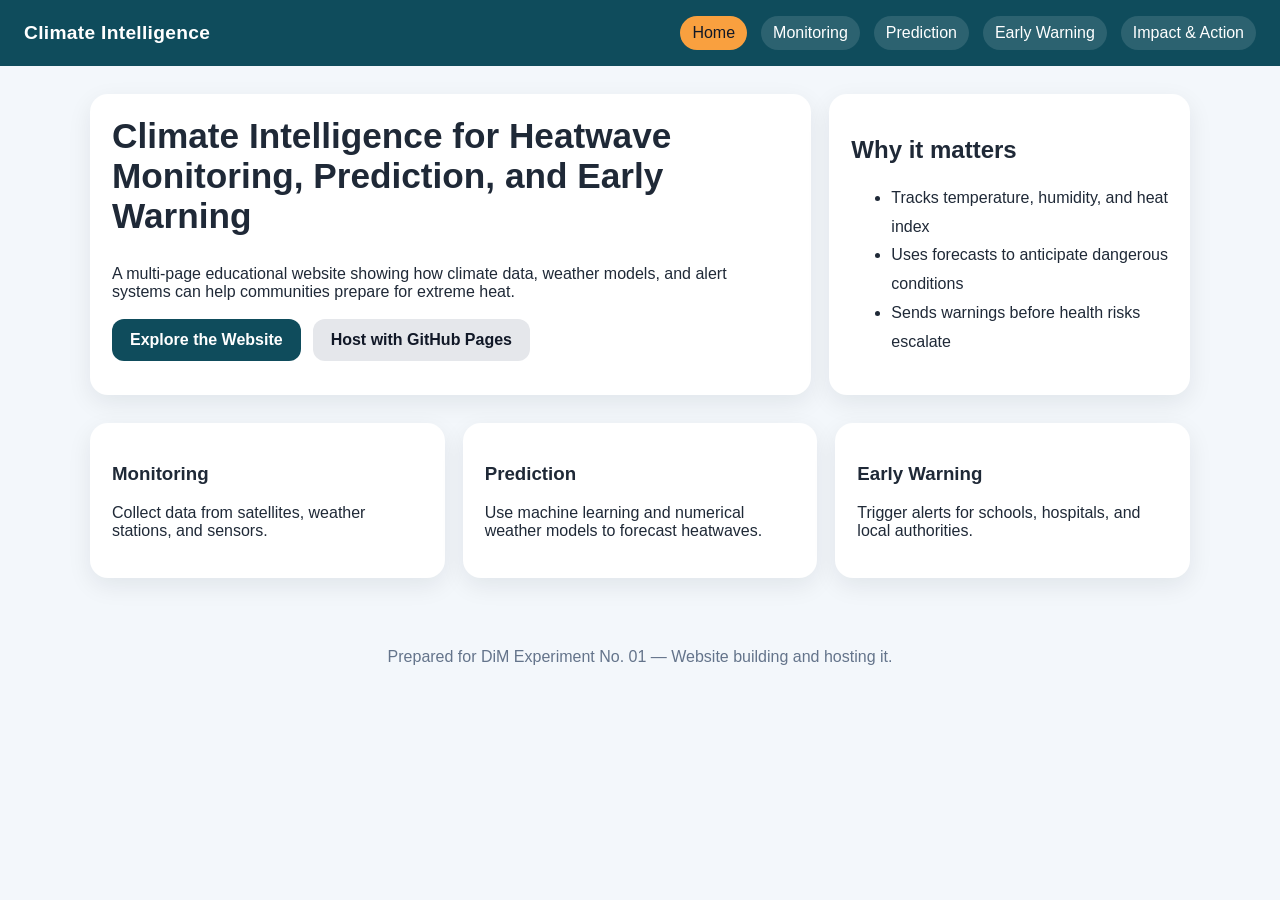
==== index.html @ af7b4320 "Add files via upload" ====
<!doctype html>
<html lang="en">
<head>
  <meta charset="utf-8" />
  <meta name="viewport" content="width=device-width, initial-scale=1" />
  <title>Climate Intelligence for Heatwave Monitoring</title>
  <link rel="stylesheet" href="style.css" />
</head>
<body>
  <header class="topbar">
    <div class="brand">Climate Intelligence</div>
    <nav>
      <a href="index.html" class="active">Home</a>
      <a href="monitoring.html">Monitoring</a>
      <a href="prediction.html">Prediction</a>
      <a href="warning.html">Early Warning</a>
      <a href="impact.html">Impact & Action</a>
    </nav>
  </header>

  <main class="hero">
    <section class="card hero-card">
      <h1>Climate Intelligence for Heatwave Monitoring, Prediction, and Early Warning</h1>
      <p>
        A multi-page educational website showing how climate data, weather models, and alert systems
        can help communities prepare for extreme heat.
      </p>
      <div class="cta-row">
        <a class="btn" href="monitoring.html">Explore the Website</a>
        <a class="btn secondary" href="https://github.com" target="_blank" rel="noreferrer">Host with GitHub Pages</a>
      </div>
    </section>

    <aside class="card stats">
      <h2>Why it matters</h2>
      <ul>
        <li>Tracks temperature, humidity, and heat index</li>
        <li>Uses forecasts to anticipate dangerous conditions</li>
        <li>Sends warnings before health risks escalate</li>
      </ul>
    </aside>
  </main>

  <section class="grid">
    <article class="card">
      <h3>Monitoring</h3>
      <p>Collect data from satellites, weather stations, and sensors.</p>
    </article>
    <article class="card">
      <h3>Prediction</h3>
      <p>Use machine learning and numerical weather models to forecast heatwaves.</p>
    </article>
    <article class="card">
      <h3>Early Warning</h3>
      <p>Trigger alerts for schools, hospitals, and local authorities.</p>
    </article>
  </section>

  <footer class="footer">
    <p>Prepared for DiM Experiment No. 01 — Website building and hosting it.</p>
  </footer>
</body>
</html>
---- style.css ----
* { box-sizing: border-box; }
body {
  margin: 0;
  font-family: Arial, Helvetica, sans-serif;
  background: #f3f7fb;
  color: #1f2937;
}
a { color: inherit; text-decoration: none; }
.topbar {
  display: flex; justify-content: space-between; align-items: center;
  padding: 16px 24px; background: #0f4c5c; color: #fff; flex-wrap: wrap; gap: 12px;
}
.brand { font-size: 1.2rem; font-weight: 700; letter-spacing: .3px; }
nav { display: flex; gap: 14px; flex-wrap: wrap; }
nav a {
  padding: 8px 12px; border-radius: 999px; background: rgba(255,255,255,.12);
}
nav a.active, nav a:hover { background: #f9a03f; color: #111827; }
.hero, .content, .grid {
  width: min(1100px, 92vw);
  margin: 28px auto;
}
.hero { display: grid; grid-template-columns: 2fr 1fr; gap: 18px; align-items: stretch; }
.grid { display: grid; grid-template-columns: repeat(3, 1fr); gap: 18px; }
.card {
  background: white; border-radius: 18px; padding: 22px;
  box-shadow: 0 8px 24px rgba(15, 23, 42, 0.08);
}
.hero-card h1 { font-size: 2.2rem; margin-top: 0; }
.cta-row { display: flex; gap: 12px; flex-wrap: wrap; margin-top: 18px; }
.btn {
  display: inline-block; padding: 12px 18px; border-radius: 12px;
  background: #0f4c5c; color: white; font-weight: 700;
}
.btn.secondary { background: #e5e7eb; color: #111827; }
.stats ul, .card ul { line-height: 1.8; }
.footer { text-align: center; padding: 26px 16px 40px; color: #64748b; }
.content .card { max-width: 900px; margin: 0 auto; }
@media (max-width: 900px) {
  .hero, .grid { grid-template-columns: 1fr; }
}
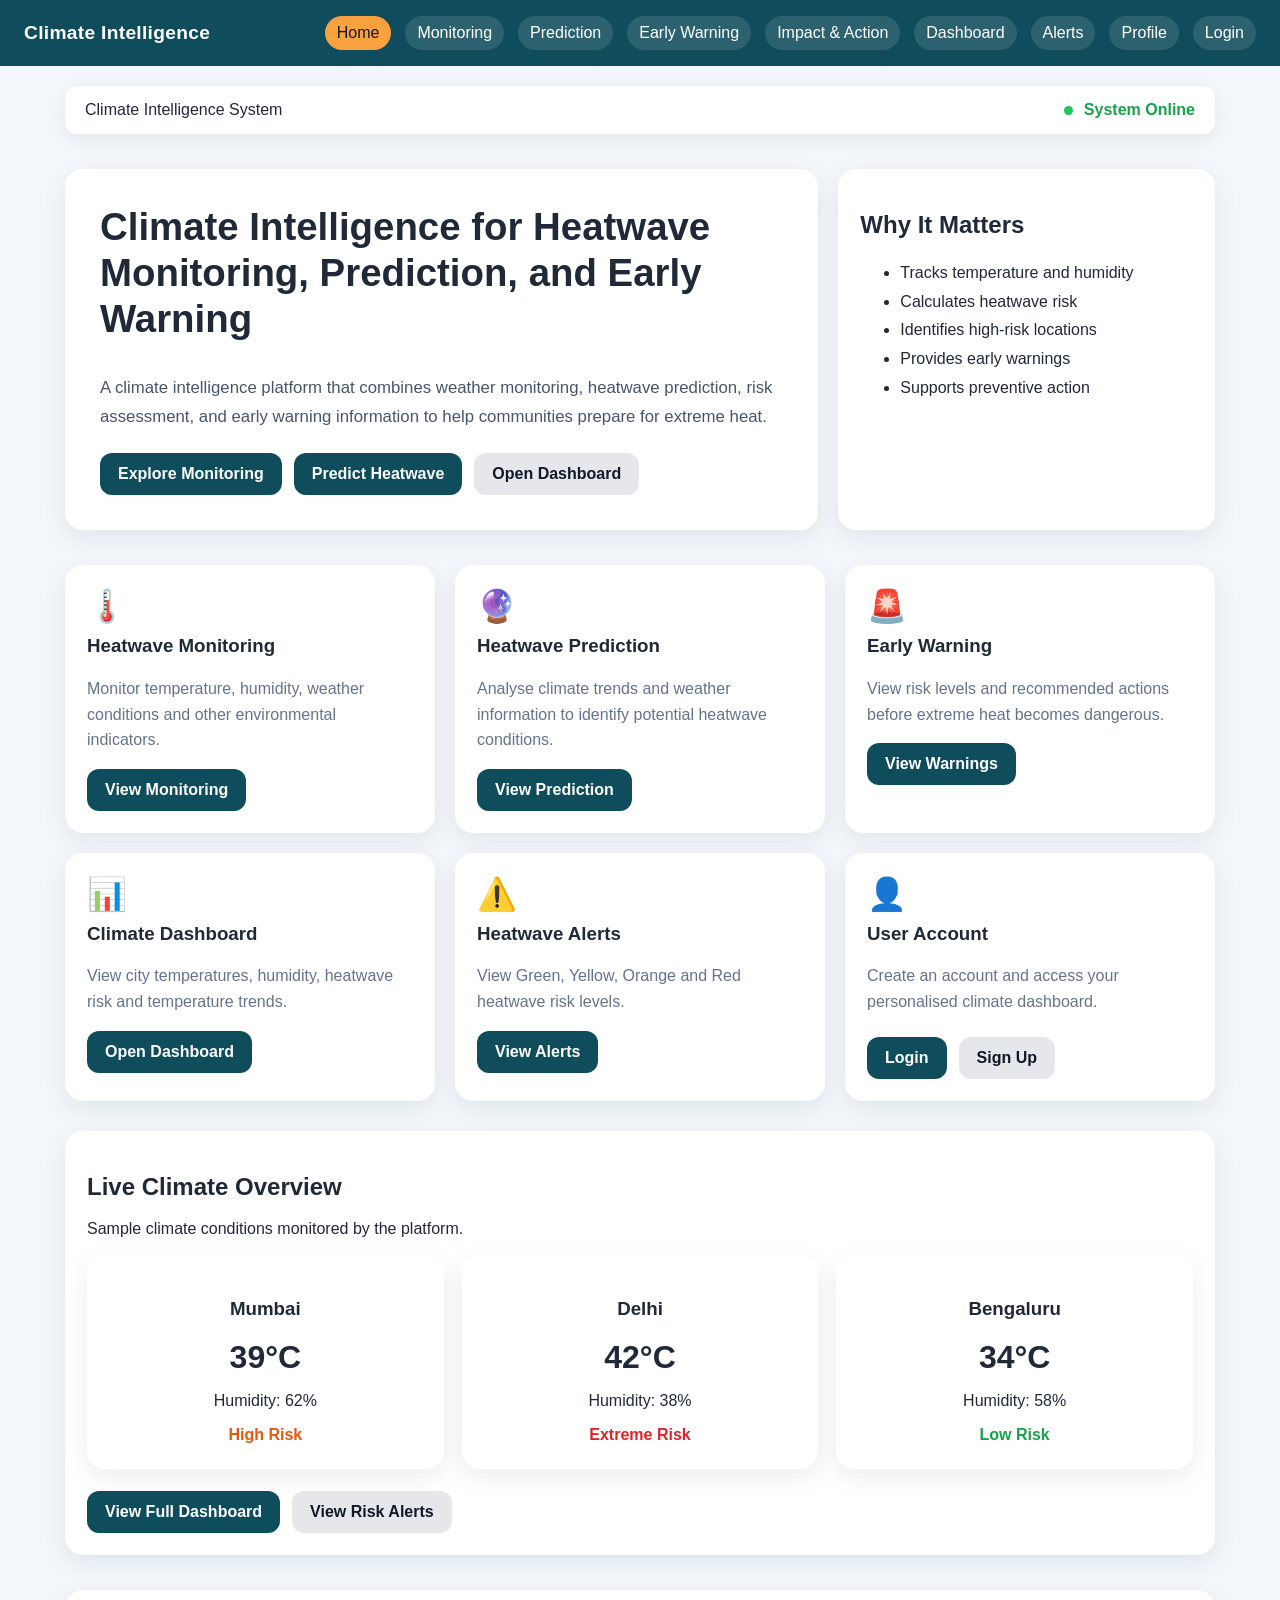
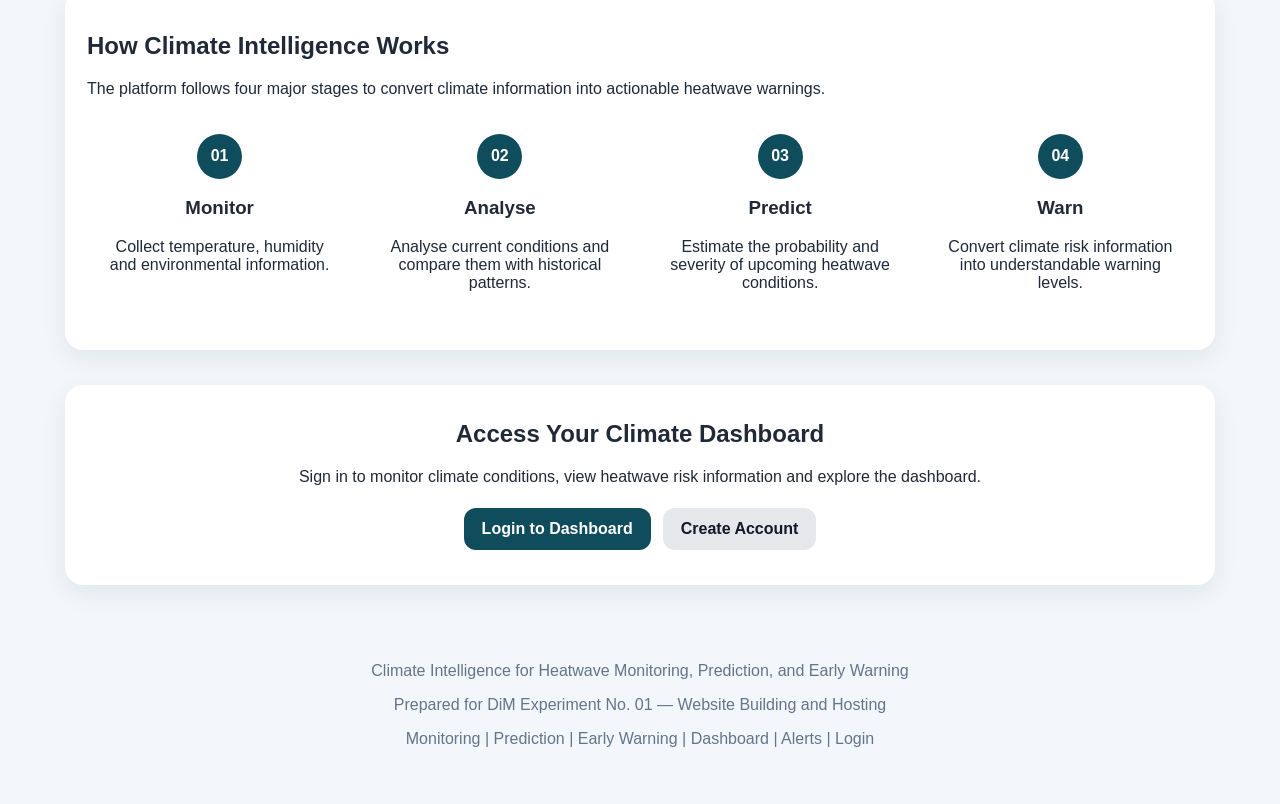
==== commit 889ac77c: "Enhance homepage layout and content Updated the title for clarity and added additional styling for t" ====
--- a/index.html
+++ b/index.html
@@ -3,61 +3,908 @@
 <head>
   <meta charset="utf-8" />
   <meta name="viewport" content="width=device-width, initial-scale=1" />
-  <title>Climate Intelligence for Heatwave Monitoring</title>
+
+  <title>Climate Intelligence | Heatwave Monitoring & Early Warning</title>
+
   <link rel="stylesheet" href="style.css" />
+
+  <style>
+    /* ===== Additional styling for the enhanced homepage ===== */
+
+    .hero {
+      display: grid;
+      grid-template-columns: 2fr 1fr;
+      gap: 20px;
+      width: min(1150px, 92vw);
+      margin: 35px auto;
+    }
+
+    .hero-card {
+      padding: 35px;
+    }
+
+    .hero-card h1 {
+      font-size: 2.4rem;
+      line-height: 1.2;
+      margin-top: 0;
+    }
+
+    .hero-card p {
+      font-size: 1.05rem;
+      line-height: 1.7;
+      color: #475569;
+    }
+
+    .cta-row {
+      display: flex;
+      flex-wrap: wrap;
+      gap: 12px;
+      margin-top: 22px;
+    }
+
+    .feature-grid {
+      width: min(1150px, 92vw);
+      margin: 25px auto;
+      display: grid;
+      grid-template-columns: repeat(3, 1fr);
+      gap: 20px;
+    }
+
+    .feature-card {
+      transition: transform 0.2s ease, box-shadow 0.2s ease;
+    }
+
+    .feature-card:hover {
+      transform: translateY(-4px);
+      box-shadow: 0 12px 30px rgba(15, 23, 42, 0.12);
+    }
+
+    .feature-card h3 {
+      margin-top: 0;
+    }
+
+    .feature-card p {
+      line-height: 1.6;
+      color: #64748b;
+    }
+
+    .feature-icon {
+      font-size: 2rem;
+      margin-bottom: 10px;
+    }
+
+    .dashboard-section {
+      width: min(1150px, 92vw);
+      margin: 30px auto;
+    }
+
+    .dashboard-preview {
+      display: grid;
+      grid-template-columns: repeat(3, 1fr);
+      gap: 18px;
+    }
+
+    .stat-card {
+      text-align: center;
+      padding: 25px;
+    }
+
+    .stat-card .number {
+      font-size: 2rem;
+      font-weight: 700;
+      display: block;
+      margin: 8px 0;
+    }
+
+    .risk-high {
+      color: #dc2626;
+    }
+
+    .risk-medium {
+      color: #ea580c;
+    }
+
+    .risk-low {
+      color: #16a34a;
+    }
+
+    .workflow {
+      width: min(1150px, 92vw);
+      margin: 35px auto;
+    }
+
+    .workflow-grid {
+      display: grid;
+      grid-template-columns: repeat(4, 1fr);
+      gap: 15px;
+    }
+
+    .workflow-step {
+      text-align: center;
+      padding: 20px;
+    }
+
+    .workflow-number {
+      width: 45px;
+      height: 45px;
+      margin: 0 auto 12px;
+      border-radius: 50%;
+      background: #0f4c5c;
+      color: white;
+      display: flex;
+      align-items: center;
+      justify-content: center;
+      font-weight: bold;
+    }
+
+    .account-section {
+      width: min(1150px, 92vw);
+      margin: 35px auto;
+    }
+
+    .account-card {
+      text-align: center;
+      padding: 35px;
+    }
+
+    .account-card h2 {
+      margin-top: 0;
+    }
+
+    .status-bar {
+      width: min(1150px, 92vw);
+      margin: 20px auto;
+      display: flex;
+      justify-content: space-between;
+      align-items: center;
+      background: white;
+      padding: 15px 20px;
+      border-radius: 12px;
+      box-shadow: 0 5px 18px rgba(15, 23, 42, 0.07);
+    }
+
+    .online-status {
+      color: #16a34a;
+      font-weight: 700;
+    }
+
+    .online-dot {
+      display: inline-block;
+      width: 9px;
+      height: 9px;
+      border-radius: 50%;
+      background: #22c55e;
+      margin-right: 6px;
+    }
+
+    @media (max-width: 900px) {
+
+      .hero {
+        grid-template-columns: 1fr;
+      }
+
+      .feature-grid {
+        grid-template-columns: 1fr 1fr;
+      }
+
+      .workflow-grid {
+        grid-template-columns: 1fr 1fr;
+      }
+
+      .dashboard-preview {
+        grid-template-columns: 1fr;
+      }
+    }
+
+    @media (max-width: 600px) {
+
+      .feature-grid,
+      .workflow-grid {
+        grid-template-columns: 1fr;
+      }
+
+      .hero-card h1 {
+        font-size: 1.8rem;
+      }
+
+      .status-bar {
+        flex-direction: column;
+        gap: 8px;
+      }
+    }
+  </style>
 </head>
+
 <body>
+
+  <!-- =========================================================
+       NAVIGATION
+  ========================================================== -->
+
   <header class="topbar">
-    <div class="brand">Climate Intelligence</div>
-    <nav>
-      <a href="index.html" class="active">Home</a>
-      <a href="monitoring.html">Monitoring</a>
-      <a href="prediction.html">Prediction</a>
-      <a href="warning.html">Early Warning</a>
-      <a href="impact.html">Impact & Action</a>
+
+    <div class="brand" id="siteLogo">
+      Climate Intelligence
+    </div>
+
+    <nav id="mainNavigation">
+
+      <a href="index.html"
+         class="active"
+         id="homeLink">
+        Home
+      </a>
+
+      <a href="monitoring.html"
+         id="monitoringLink">
+        Monitoring
+      </a>
+
+      <a href="prediction.html"
+         id="predictionLink">
+        Prediction
+      </a>
+
+      <a href="warning.html"
+         id="warningLink">
+        Early Warning
+      </a>
+
+      <a href="impact.html"
+         id="impactLink">
+        Impact & Action
+      </a>
+
+      <a href="dashboard.html"
+         id="dashboardLink">
+        Dashboard
+      </a>
+
+      <a href="alerts.html"
+         id="alertsLink">
+        Alerts
+      </a>
+
+      <a href="profile.html"
+         id="profileLink">
+        Profile
+      </a>
+
+      <a href="login.html"
+         id="loginLink">
+        Login
+      </a>
+
     </nav>
+
   </header>
 
+
+  <!-- =========================================================
+       SYSTEM STATUS
+  ========================================================== -->
+
+  <section class="status-bar" id="systemStatus">
+
+    <span>
+      Climate Intelligence System
+    </span>
+
+    <span class="online-status" id="systemOnlineStatus">
+      <span class="online-dot"></span>
+      System Online
+    </span>
+
+  </section>
+
+
+  <!-- =========================================================
+       HERO SECTION
+  ========================================================== -->
+
   <main class="hero">
+
     <section class="card hero-card">
-      <h1>Climate Intelligence for Heatwave Monitoring, Prediction, and Early Warning</h1>
+
+      <h1 id="heroTitle">
+        Climate Intelligence for Heatwave Monitoring,
+        Prediction, and Early Warning
+      </h1>
+
+      <p id="heroDescription">
+
+        A climate intelligence platform that combines
+        weather monitoring, heatwave prediction,
+        risk assessment, and early warning information
+        to help communities prepare for extreme heat.
+
+      </p>
+
+      <div class="cta-row">
+
+        <a
+          href="monitoring.html"
+          class="btn"
+          id="exploreMonitoringBtn">
+
+          Explore Monitoring
+
+        </a>
+
+        <a
+          href="prediction.html"
+          class="btn"
+          id="predictHeatwaveBtn">
+
+          Predict Heatwave
+
+        </a>
+
+        <a
+          href="dashboard.html"
+          class="btn secondary"
+          id="openDashboardBtn">
+
+          Open Dashboard
+
+        </a>
+
+      </div>
+
+    </section>
+
+
+    <!-- WHY IT MATTERS -->
+
+    <aside class="card stats" id="whyItMatters">
+
+      <h2>
+        Why It Matters
+      </h2>
+
+      <ul>
+
+        <li>
+          Tracks temperature and humidity
+        </li>
+
+        <li>
+          Calculates heatwave risk
+        </li>
+
+        <li>
+          Identifies high-risk locations
+        </li>
+
+        <li>
+          Provides early warnings
+        </li>
+
+        <li>
+          Supports preventive action
+        </li>
+
+      </ul>
+
+    </aside>
+
+  </main>
+
+
+  <!-- =========================================================
+       MAIN FEATURES
+  ========================================================== -->
+
+  <section class="feature-grid">
+
+
+    <!-- MONITORING -->
+
+    <article class="card feature-card"
+             id="monitoringFeature">
+
+      <div class="feature-icon">
+        🌡️
+      </div>
+
+      <h3>
+        Heatwave Monitoring
+      </h3>
+
       <p>
-        A multi-page educational website showing how climate data, weather models, and alert systems
-        can help communities prepare for extreme heat.
+        Monitor temperature, humidity, weather
+        conditions and other environmental
+        indicators.
       </p>
+
+      <a
+        href="monitoring.html"
+        class="btn"
+        id="monitoringFeatureBtn">
+
+        View Monitoring
+
+      </a>
+
+    </article>
+
+
+    <!-- PREDICTION -->
+
+    <article class="card feature-card"
+             id="predictionFeature">
+
+      <div class="feature-icon">
+        🔮
+      </div>
+
+      <h3>
+        Heatwave Prediction
+      </h3>
+
+      <p>
+        Analyse climate trends and weather
+        information to identify potential
+        heatwave conditions.
+      </p>
+
+      <a
+        href="prediction.html"
+        class="btn"
+        id="predictionFeatureBtn">
+
+        View Prediction
+
+      </a>
+
+    </article>
+
+
+    <!-- EARLY WARNING -->
+
+    <article class="card feature-card"
+             id="warningFeature">
+
+      <div class="feature-icon">
+        🚨
+      </div>
+
+      <h3>
+        Early Warning
+      </h3>
+
+      <p>
+        View risk levels and recommended
+        actions before extreme heat becomes
+        dangerous.
+      </p>
+
+      <a
+        href="warning.html"
+        class="btn"
+        id="warningFeatureBtn">
+
+        View Warnings
+
+      </a>
+
+    </article>
+
+
+    <!-- DASHBOARD -->
+
+    <article class="card feature-card"
+             id="dashboardFeature">
+
+      <div class="feature-icon">
+        📊
+      </div>
+
+      <h3>
+        Climate Dashboard
+      </h3>
+
+      <p>
+        View city temperatures, humidity,
+        heatwave risk and temperature trends.
+      </p>
+
+      <a
+        href="dashboard.html"
+        class="btn"
+        id="dashboardFeatureBtn">
+
+        Open Dashboard
+
+      </a>
+
+    </article>
+
+
+    <!-- ALERTS -->
+
+    <article class="card feature-card"
+             id="alertsFeature">
+
+      <div class="feature-icon">
+        ⚠️
+      </div>
+
+      <h3>
+        Heatwave Alerts
+      </h3>
+
+      <p>
+        View Green, Yellow, Orange and Red
+        heatwave risk levels.
+      </p>
+
+      <a
+        href="alerts.html"
+        class="btn"
+        id="alertsFeatureBtn">
+
+        View Alerts
+
+      </a>
+
+    </article>
+
+
+    <!-- USER ACCOUNT -->
+
+    <article class="card feature-card"
+             id="accountFeature">
+
+      <div class="feature-icon">
+        👤
+      </div>
+
+      <h3>
+        User Account
+      </h3>
+
+      <p>
+        Create an account and access your
+        personalised climate dashboard.
+      </p>
+
       <div class="cta-row">
-        <a class="btn" href="monitoring.html">Explore the Website</a>
-        <a class="btn secondary" href="https://github.com" target="_blank" rel="noreferrer">Host with GitHub Pages</a>
-      </div>
-    </section>
-
-    <aside class="card stats">
-      <h2>Why it matters</h2>
-      <ul>
-        <li>Tracks temperature, humidity, and heat index</li>
-        <li>Uses forecasts to anticipate dangerous conditions</li>
-        <li>Sends warnings before health risks escalate</li>
-      </ul>
-    </aside>
-  </main>
-
-  <section class="grid">
-    <article class="card">
-      <h3>Monitoring</h3>
-      <p>Collect data from satellites, weather stations, and sensors.</p>
+
+        <a
+          href="login.html"
+          class="btn"
+          id="loginFeatureBtn">
+
+          Login
+
+        </a>
+
+        <a
+          href="signup.html"
+          class="btn secondary"
+          id="signupFeatureBtn">
+
+          Sign Up
+
+        </a>
+
+      </div>
+
     </article>
-    <article class="card">
-      <h3>Prediction</h3>
-      <p>Use machine learning and numerical weather models to forecast heatwaves.</p>
-    </article>
-    <article class="card">
-      <h3>Early Warning</h3>
-      <p>Trigger alerts for schools, hospitals, and local authorities.</p>
-    </article>
+
   </section>
 
+
+  <!-- =========================================================
+       DASHBOARD PREVIEW
+  ========================================================== -->
+
+  <section class="dashboard-section">
+
+    <div class="card">
+
+      <h2>
+        Live Climate Overview
+      </h2>
+
+      <p>
+        Sample climate conditions monitored
+        by the platform.
+      </p>
+
+      <div class="dashboard-preview">
+
+
+        <article class="card stat-card"
+                 id="mumbaiStat">
+
+          <h3>
+            Mumbai
+          </h3>
+
+          <span class="number">
+            39°C
+          </span>
+
+          <p>
+            Humidity: 62%
+          </p>
+
+          <strong class="risk-medium">
+            High Risk
+          </strong>
+
+        </article>
+
+
+        <article class="card stat-card"
+                 id="delhiStat">
+
+          <h3>
+            Delhi
+          </h3>
+
+          <span class="number">
+            42°C
+          </span>
+
+          <p>
+            Humidity: 38%
+          </p>
+
+          <strong class="risk-high">
+            Extreme Risk
+          </strong>
+
+        </article>
+
+
+        <article class="card stat-card"
+                 id="bengaluruStat">
+
+          <h3>
+            Bengaluru
+          </h3>
+
+          <span class="number">
+            34°C
+          </span>
+
+          <p>
+            Humidity: 58%
+          </p>
+
+          <strong class="risk-low">
+            Low Risk
+          </strong>
+
+        </article>
+
+
+      </div>
+
+      <div class="cta-row">
+
+        <a
+          href="dashboard.html"
+          class="btn"
+          id="fullDashboardBtn">
+
+          View Full Dashboard
+
+        </a>
+
+        <a
+          href="alerts.html"
+          class="btn secondary"
+          id="viewAlertsBtn">
+
+          View Risk Alerts
+
+        </a>
+
+      </div>
+
+    </div>
+
+  </section>
+
+
+  <!-- =========================================================
+       HOW IT WORKS
+  ========================================================== -->
+
+  <section class="workflow">
+
+    <div class="card">
+
+      <h2>
+        How Climate Intelligence Works
+      </h2>
+
+      <p>
+        The platform follows four major stages
+        to convert climate information into
+        actionable heatwave warnings.
+      </p>
+
+      <div class="workflow-grid">
+
+
+        <article class="workflow-step"
+                 id="monitorStep">
+
+          <div class="workflow-number">
+            01
+          </div>
+
+          <h3>
+            Monitor
+          </h3>
+
+          <p>
+            Collect temperature, humidity and
+            environmental information.
+          </p>
+
+        </article>
+
+
+        <article class="workflow-step"
+                 id="analyseStep">
+
+          <div class="workflow-number">
+            02
+          </div>
+
+          <h3>
+            Analyse
+          </h3>
+
+          <p>
+            Analyse current conditions and
+            compare them with historical patterns.
+          </p>
+
+        </article>
+
+
+        <article class="workflow-step"
+                 id="predictStep">
+
+          <div class="workflow-number">
+            03
+          </div>
+
+          <h3>
+            Predict
+          </h3>
+
+          <p>
+            Estimate the probability and severity
+            of upcoming heatwave conditions.
+          </p>
+
+        </article>
+
+
+        <article class="workflow-step"
+                 id="warnStep">
+
+          <div class="workflow-number">
+            04
+          </div>
+
+          <h3>
+            Warn
+          </h3>
+
+          <p>
+            Convert climate risk information
+            into understandable warning levels.
+          </p>
+
+        </article>
+
+
+      </div>
+
+    </div>
+
+  </section>
+
+
+  <!-- =========================================================
+       ACCOUNT CTA
+  ========================================================== -->
+
+  <section class="account-section">
+
+    <div class="card account-card">
+
+      <h2>
+        Access Your Climate Dashboard
+      </h2>
+
+      <p>
+        Sign in to monitor climate conditions,
+        view heatwave risk information and
+        explore the dashboard.
+      </p>
+
+      <div class="cta-row"
+           style="justify-content:center;">
+
+        <a
+          href="login.html"
+          class="btn"
+          id="loginDashboardBtn">
+
+          Login to Dashboard
+
+        </a>
+
+        <a
+          href="signup.html"
+          class="btn secondary"
+          id="createAccountBtn">
+
+          Create Account
+
+        </a>
+
+      </div>
+
+    </div>
+
+  </section>
+
+
+  <!-- =========================================================
+       FOOTER
+  ========================================================== -->
+
   <footer class="footer">
-    <p>Prepared for DiM Experiment No. 01 — Website building and hosting it.</p>
+
+    <p>
+      Climate Intelligence for Heatwave Monitoring,
+      Prediction, and Early Warning
+    </p>
+
+    <p>
+      Prepared for DiM Experiment No. 01 —
+      Website Building and Hosting
+    </p>
+
+    <p>
+      <a href="monitoring.html">
+        Monitoring
+      </a>
+      |
+      <a href="prediction.html">
+        Prediction
+      </a>
+      |
+      <a href="warning.html">
+        Early Warning
+      </a>
+      |
+      <a href="dashboard.html">
+        Dashboard
+      </a>
+      |
+      <a href="alerts.html">
+        Alerts
+      </a>
+      |
+      <a href="login.html">
+        Login
+      </a>
+    </p>
+
   </footer>
+
+
 </body>
 </html>
